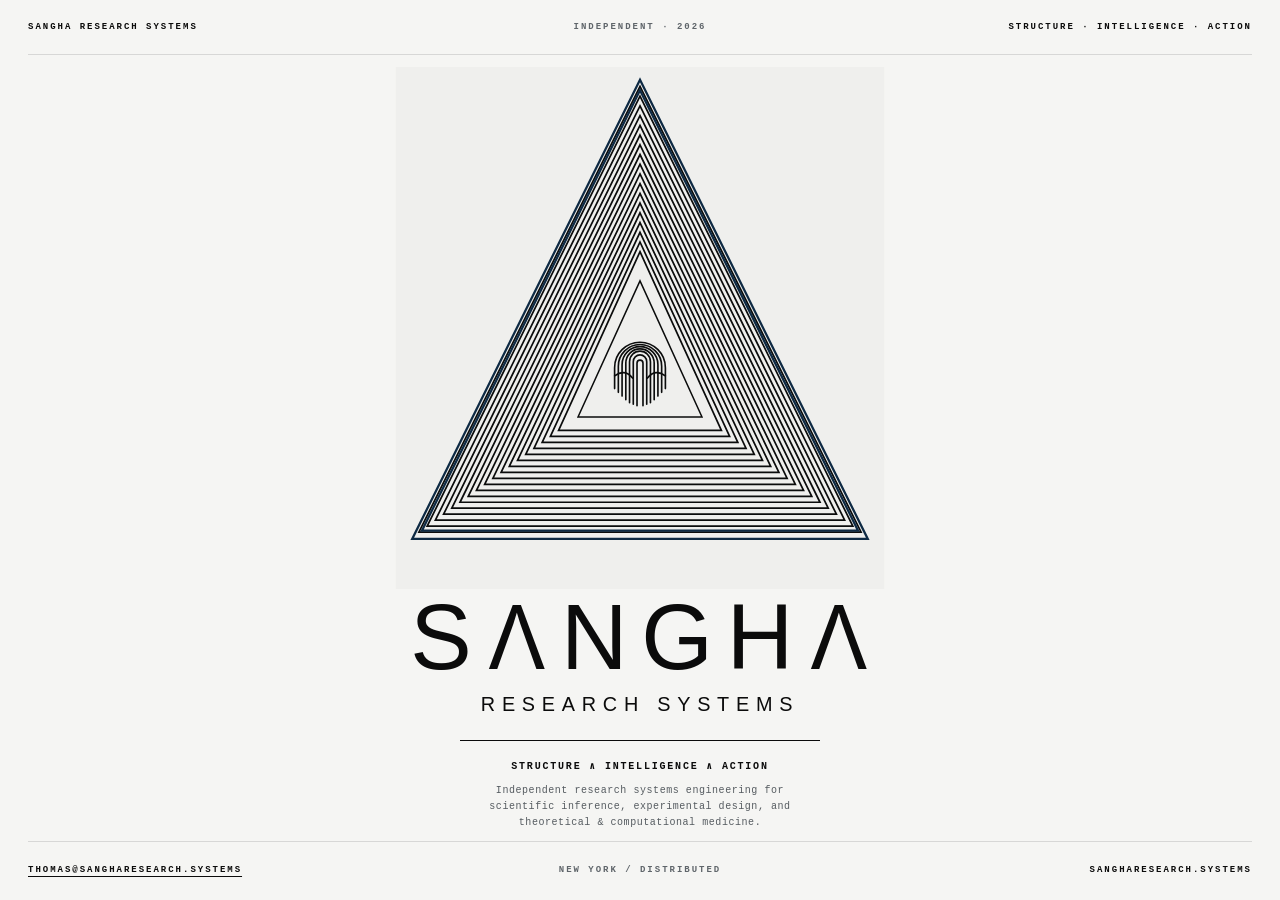
==== index.html @ 89c4bec1 "Sync single-hero homepage" ====
<!doctype html>
<html lang="en">
<head>
<meta charset="utf-8"/>
<meta name="viewport" content="width=device-width, initial-scale=1"/>
<meta name="description" content="SANGHA Research Systems — independent research systems engineering."/>
<meta name="theme-color" content="#f5f5f3"/>
<title>SANGHA Research Systems</title>
<style>
:root{
  --paper:#f5f5f3;
  --ink:#0b0b0b;
  --blue:#0e2a44;
  --hair:rgba(11,11,11,.18);
  --mono:ui-monospace,SFMono-Regular,Menlo,Monaco,Consolas,"Liberation Mono",monospace;
  --sans:"Helvetica Neue",Helvetica,Arial,sans-serif;
}
*{box-sizing:border-box}
html,body{margin:0;min-height:100%;background:var(--paper);color:var(--ink)}
body{font-family:var(--sans)}
a{color:inherit;text-decoration-thickness:1px;text-underline-offset:4px}
.hero{
  min-height:100svh;
  display:grid;
  grid-template-rows:auto 1fr auto;
  padding:22px 28px 24px;
  position:relative;
  overflow:hidden;
}
.top,.bottom{
  display:grid;
  grid-template-columns:1fr auto 1fr;
  align-items:center;
  gap:20px;
  font:600 9px/1.2 var(--mono);
  letter-spacing:.22em;
  text-transform:uppercase;
  position:relative;
  z-index:2;
}
.top .center,.bottom .center{text-align:center;color:#5f656a}
.top .right,.bottom .right{text-align:right}
.stage{
  min-height:0;
  display:grid;
  place-items:center;
  position:relative;
  z-index:1;
}
.lockup{
  width:min(82vw,720px);
  display:flex;
  flex-direction:column;
  align-items:center;
  text-align:center;
}
.mark{
  display:block;
  width:min(66vw,560px);
  max-height:58svh;
  height:auto;
  object-fit:contain;
  mix-blend-mode:multiply;
}
.wordmark{
  margin-top:clamp(8px,1.2vh,16px);
  font-size:clamp(56px,7.2vw,108px);
  line-height:.82;
  letter-spacing:.15em;
  font-weight:320;
  white-space:nowrap;
  transform:translateX(.07em);
}
.wordmark .a{
  display:inline-block;
  transform:scaleX(.92);
  font-weight:240;
}
.submark{
  margin-top:18px;
  font-size:clamp(15px,1.55vw,24px);
  letter-spacing:.34em;
  text-transform:uppercase;
}
.rule{
  width:min(360px,50vw);
  border-top:1px solid var(--ink);
  margin:24px 0 18px;
}
.tagline{
  font:600 10px/1.5 var(--mono);
  letter-spacing:.18em;
  text-transform:uppercase;
}
.descriptor{
  margin-top:9px;
  max-width:58ch;
  font:500 10px/1.6 var(--mono);
  letter-spacing:.055em;
  color:#555b60;
}
.hero:before,.hero:after{
  content:"";
  position:absolute;
  pointer-events:none;
  opacity:.7;
}
.hero:before{
  left:28px;right:28px;top:54px;
  border-top:1px solid var(--hair);
}
.hero:after{
  left:28px;right:28px;bottom:58px;
  border-top:1px solid var(--hair);
}
@media(max-width:760px){
  .hero{padding:17px 16px 18px}
  .top,.bottom{grid-template-columns:1fr auto;font-size:8px;letter-spacing:.16em}
  .top .center,.bottom .center{display:none}
  .top .right,.bottom .right{text-align:right}
  .hero:before{left:16px;right:16px;top:46px}
  .hero:after{left:16px;right:16px;bottom:50px}
  .lockup{width:94vw}
  .mark{width:min(84vw,520px);max-height:52svh}
  .wordmark{font-size:clamp(48px,16vw,82px);letter-spacing:.09em}
  .submark{font-size:14px;letter-spacing:.25em}
  .descriptor{max-width:36ch;font-size:9px}
  .bottom .right{display:none}
}
</style>
</head>
<body>
<main class="hero">
  <header class="top">
    <div>SANGHA Research Systems</div>
    <div class="center">Independent · 2026</div>
    <div class="right">Structure · Intelligence · Action</div>
  </header>

  <section class="stage" aria-label="SANGHA Research Systems">
    <div class="lockup">
      <img class="mark" src="assets/sangha-mark.svg" alt="SANGHA nested triangular mark with central witness glyph"/>
      <div class="wordmark" aria-label="SANGHA">S<span class="a">Λ</span>NGH<span class="a">Λ</span></div>
      <div class="submark">Research Systems</div>
      <div class="rule" aria-hidden="true"></div>
      <div class="tagline">Structure ∧ Intelligence ∧ Action</div>
      <div class="descriptor">Independent research systems engineering for scientific inference, experimental design, and theoretical &amp; computational medicine.</div>
    </div>
  </section>

  <footer class="bottom">
    <div><a href="mailto:thomas@sangharesearch.systems">thomas@sangharesearch.systems</a></div>
    <div class="center">New York / distributed</div>
    <div class="right">sangharesearch.systems</div>
  </footer>
</main>
</body>
</html>
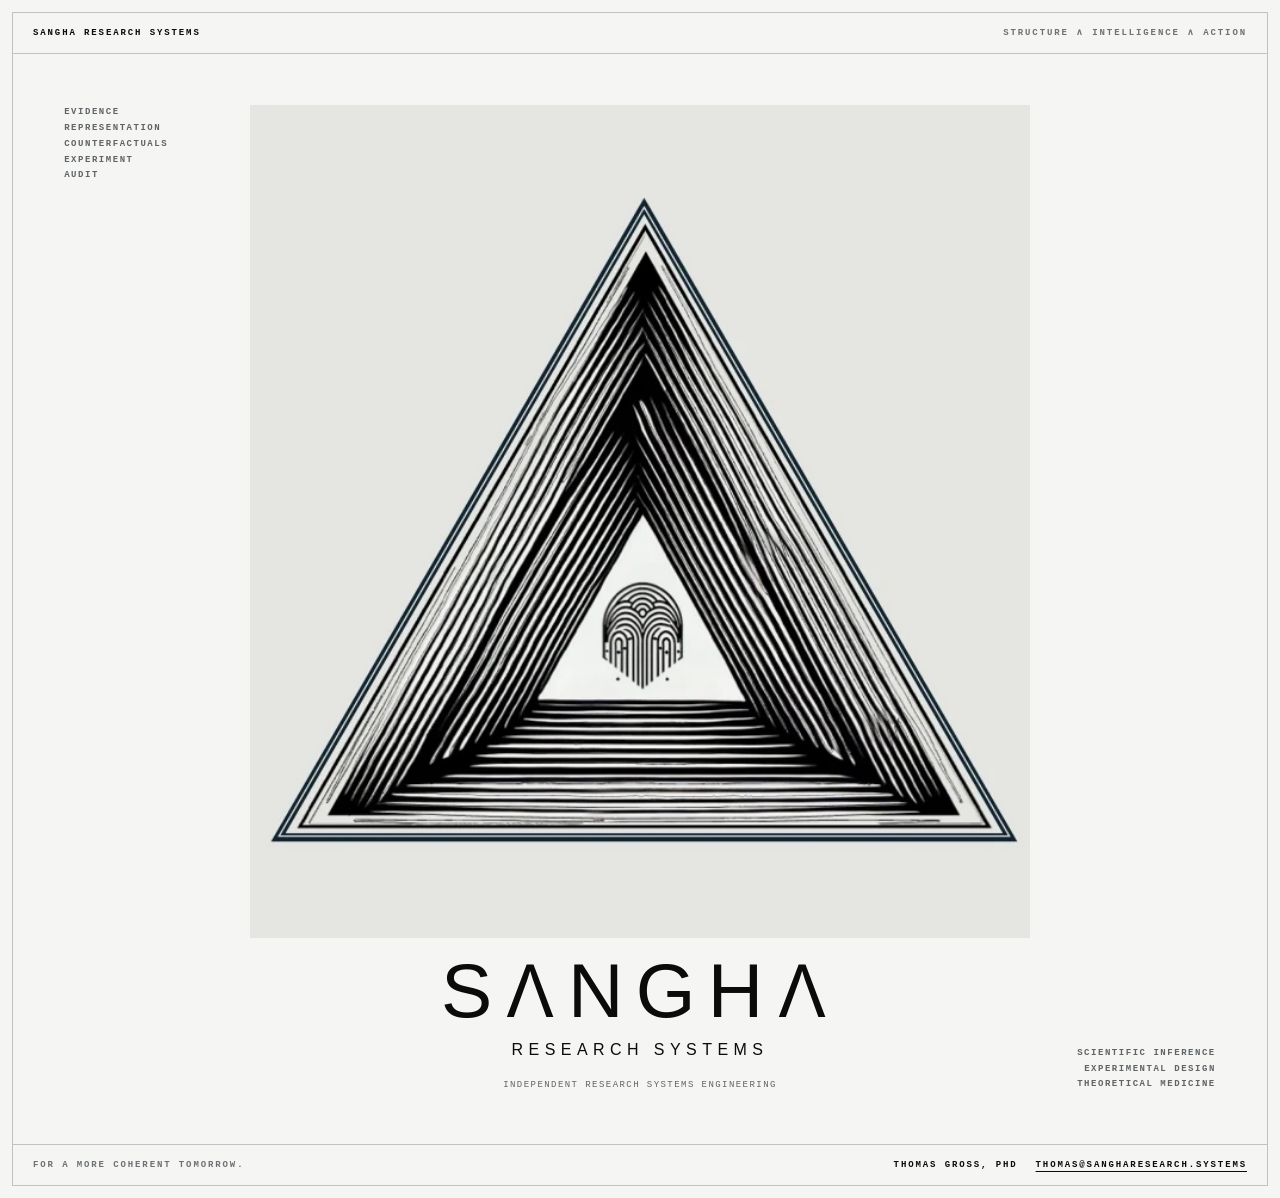
==== commit 9bf18b64: "Sync exact single-hero source" ====
--- a/index.html
+++ b/index.html
@@ -1,158 +1,66 @@
 <!doctype html>
 <html lang="en">
 <head>
-<meta charset="utf-8"/>
-<meta name="viewport" content="width=device-width, initial-scale=1"/>
-<meta name="description" content="SANGHA Research Systems — independent research systems engineering."/>
-<meta name="theme-color" content="#f5f5f3"/>
+<meta charset="utf-8">
+<meta name="viewport" content="width=device-width,initial-scale=1">
+<meta name="description" content="SANGHA Research Systems — independent research systems engineering.">
+<meta name="theme-color" content="#f5f5f3">
 <title>SANGHA Research Systems</title>
 <style>
-:root{
-  --paper:#f5f5f3;
-  --ink:#0b0b0b;
-  --blue:#0e2a44;
-  --hair:rgba(11,11,11,.18);
-  --mono:ui-monospace,SFMono-Regular,Menlo,Monaco,Consolas,"Liberation Mono",monospace;
-  --sans:"Helvetica Neue",Helvetica,Arial,sans-serif;
-}
-*{box-sizing:border-box}
-html,body{margin:0;min-height:100%;background:var(--paper);color:var(--ink)}
-body{font-family:var(--sans)}
+:root{--paper:#f5f5f3;--ink:#0b0b0b;--blue:#0e2a44;--hair:rgba(11,11,11,.22);--mono:ui-monospace,SFMono-Regular,Menlo,Monaco,Consolas,"Liberation Mono",monospace;--sans:"Helvetica Neue",Helvetica,Arial,sans-serif}
+*{box-sizing:border-box}html,body{margin:0;min-height:100%;background:var(--paper);color:var(--ink)}body{font-family:var(--sans)}
 a{color:inherit;text-decoration-thickness:1px;text-underline-offset:4px}
-.hero{
-  min-height:100svh;
-  display:grid;
-  grid-template-rows:auto 1fr auto;
-  padding:22px 28px 24px;
-  position:relative;
-  overflow:hidden;
-}
-.top,.bottom{
-  display:grid;
-  grid-template-columns:1fr auto 1fr;
-  align-items:center;
-  gap:20px;
-  font:600 9px/1.2 var(--mono);
-  letter-spacing:.22em;
-  text-transform:uppercase;
-  position:relative;
-  z-index:2;
-}
-.top .center,.bottom .center{text-align:center;color:#5f656a}
-.top .right,.bottom .right{text-align:right}
-.stage{
-  min-height:0;
-  display:grid;
-  place-items:center;
-  position:relative;
-  z-index:1;
-}
-.lockup{
-  width:min(82vw,720px);
-  display:flex;
-  flex-direction:column;
-  align-items:center;
-  text-align:center;
-}
-.mark{
-  display:block;
-  width:min(66vw,560px);
-  max-height:58svh;
-  height:auto;
-  object-fit:contain;
-  mix-blend-mode:multiply;
-}
-.wordmark{
-  margin-top:clamp(8px,1.2vh,16px);
-  font-size:clamp(56px,7.2vw,108px);
-  line-height:.82;
-  letter-spacing:.15em;
-  font-weight:320;
-  white-space:nowrap;
-  transform:translateX(.07em);
-}
-.wordmark .a{
-  display:inline-block;
-  transform:scaleX(.92);
-  font-weight:240;
-}
-.submark{
-  margin-top:18px;
-  font-size:clamp(15px,1.55vw,24px);
-  letter-spacing:.34em;
-  text-transform:uppercase;
-}
-.rule{
-  width:min(360px,50vw);
-  border-top:1px solid var(--ink);
-  margin:24px 0 18px;
-}
-.tagline{
-  font:600 10px/1.5 var(--mono);
-  letter-spacing:.18em;
-  text-transform:uppercase;
-}
-.descriptor{
-  margin-top:9px;
-  max-width:58ch;
-  font:500 10px/1.6 var(--mono);
-  letter-spacing:.055em;
-  color:#555b60;
-}
-.hero:before,.hero:after{
-  content:"";
-  position:absolute;
-  pointer-events:none;
-  opacity:.7;
-}
-.hero:before{
-  left:28px;right:28px;top:54px;
-  border-top:1px solid var(--hair);
-}
-.hero:after{
-  left:28px;right:28px;bottom:58px;
-  border-top:1px solid var(--hair);
-}
-@media(max-width:760px){
-  .hero{padding:17px 16px 18px}
-  .top,.bottom{grid-template-columns:1fr auto;font-size:8px;letter-spacing:.16em}
-  .top .center,.bottom .center{display:none}
-  .top .right,.bottom .right{text-align:right}
-  .hero:before{left:16px;right:16px;top:46px}
-  .hero:after{left:16px;right:16px;bottom:50px}
-  .lockup{width:94vw}
-  .mark{width:min(84vw,520px);max-height:52svh}
-  .wordmark{font-size:clamp(48px,16vw,82px);letter-spacing:.09em}
-  .submark{font-size:14px;letter-spacing:.25em}
-  .descriptor{max-width:36ch;font-size:9px}
-  .bottom .right{display:none}
+.page{min-height:100svh;width:min(1600px,calc(100vw - 24px));margin:12px auto;border:1px solid var(--hair);display:grid;grid-template-rows:auto 1fr auto}
+header,footer{display:flex;align-items:center;justify-content:space-between;gap:24px;padding:14px 20px;font:600 9px/1.35 var(--mono);letter-spacing:.21em;text-transform:uppercase}
+header{border-bottom:1px solid var(--hair)}footer{border-top:1px solid var(--hair)}
+.muted{color:#6c7174}
+.hero{display:grid;grid-template-columns:minmax(0,1fr) minmax(420px,780px) minmax(0,1fr);align-items:center;min-height:0;padding:clamp(24px,4vw,64px)}
+.note{font:600 9px/1.75 var(--mono);letter-spacing:.17em;text-transform:uppercase;color:#5f6467}
+.note.left{align-self:start}.note.right{align-self:end;text-align:right}
+.mark{width:100%;display:block;mix-blend-mode:multiply}
+.wordmark{margin-top:20px;text-align:center}
+.wordmark .name{font-size:clamp(46px,6vw,92px);font-weight:320;letter-spacing:.16em;line-height:.85}
+.wordmark .name .a{display:inline-block;transform:scaleX(.92);font-weight:250}
+.wordmark .sub{margin-top:18px;font-size:clamp(14px,1.25vw,22px);letter-spacing:.34em;text-transform:uppercase}
+.wordmark .strap{margin-top:20px;font:500 9px/1.55 var(--mono);letter-spacing:.16em;text-transform:uppercase;color:#5f6467}
+.contact{display:flex;gap:18px;align-items:center;white-space:nowrap}
+@media(max-width:900px){
+ .page{width:calc(100vw - 10px);margin:5px auto;min-height:calc(100svh - 10px)}
+ header,footer{padding:12px 13px;font-size:8px;letter-spacing:.15em}
+ header .tag{display:none}
+ .hero{grid-template-columns:1fr;padding:22px 18px;gap:20px}
+ .note.left,.note.right{display:none}
+ .mark{width:min(94%,650px);margin:auto}
+ footer{align-items:flex-start;flex-direction:column;gap:8px}.contact{white-space:normal;flex-wrap:wrap}
 }
 </style>
 </head>
 <body>
-<main class="hero">
-  <header class="top">
-    <div>SANGHA Research Systems</div>
-    <div class="center">Independent · 2026</div>
-    <div class="right">Structure · Intelligence · Action</div>
-  </header>
+<main class="page">
+<header>
+  <div>SANGHA Research Systems</div>
+  <div class="tag muted">Structure ∧ Intelligence ∧ Action</div>
+</header>
 
-  <section class="stage" aria-label="SANGHA Research Systems">
-    <div class="lockup">
-      <img class="mark" src="assets/sangha-mark.svg" alt="SANGHA nested triangular mark with central witness glyph"/>
-      <div class="wordmark" aria-label="SANGHA">S<span class="a">Λ</span>NGH<span class="a">Λ</span></div>
-      <div class="submark">Research Systems</div>
-      <div class="rule" aria-hidden="true"></div>
-      <div class="tagline">Structure ∧ Intelligence ∧ Action</div>
-      <div class="descriptor">Independent research systems engineering for scientific inference, experimental design, and theoretical &amp; computational medicine.</div>
+<section class="hero" aria-label="SANGHA Research Systems">
+  <div class="note left">Evidence<br>Representation<br>Counterfactuals<br>Experiment<br>Audit</div>
+
+  <div>
+    <img class="mark" src="assets/sangha-hero-mark.webp" alt="SANGHA nested triangular mark with central witness glyph">
+    <div class="wordmark">
+      <div class="name">S<span class="a">Λ</span>NGH<span class="a">Λ</span></div>
+      <div class="sub">Research Systems</div>
+      <div class="strap">Independent research systems engineering</div>
     </div>
-  </section>
+  </div>
 
-  <footer class="bottom">
-    <div><a href="mailto:thomas@sangharesearch.systems">thomas@sangharesearch.systems</a></div>
-    <div class="center">New York / distributed</div>
-    <div class="right">sangharesearch.systems</div>
-  </footer>
+  <div class="note right">Scientific inference<br>Experimental design<br>Theoretical medicine</div>
+</section>
+
+<footer>
+  <div class="muted">For a more coherent tomorrow.</div>
+  <div class="contact"><span>Thomas Gross, PhD</span><a href="mailto:thomas@sangharesearch.systems">thomas@sangharesearch.systems</a></div>
+</footer>
 </main>
 </body>
 </html>
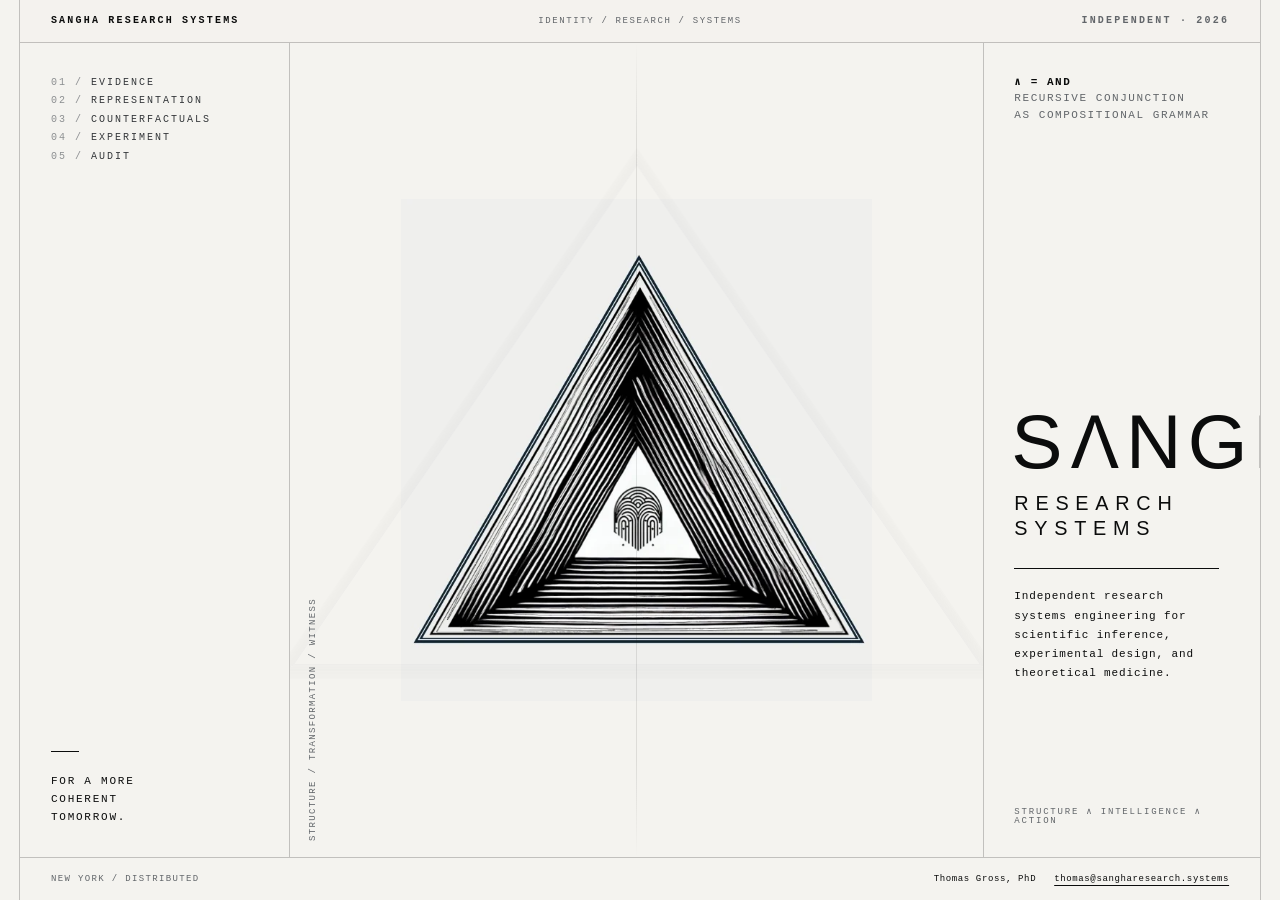
==== commit 078bd0ea: "Sync original hero-only composition" ====
--- a/index.html
+++ b/index.html
@@ -1,66 +1,399 @@
 <!doctype html>
 <html lang="en">
 <head>
-<meta charset="utf-8">
-<meta name="viewport" content="width=device-width,initial-scale=1">
-<meta name="description" content="SANGHA Research Systems — independent research systems engineering.">
-<meta name="theme-color" content="#f5f5f3">
-<title>SANGHA Research Systems</title>
-<style>
-:root{--paper:#f5f5f3;--ink:#0b0b0b;--blue:#0e2a44;--hair:rgba(11,11,11,.22);--mono:ui-monospace,SFMono-Regular,Menlo,Monaco,Consolas,"Liberation Mono",monospace;--sans:"Helvetica Neue",Helvetica,Arial,sans-serif}
-*{box-sizing:border-box}html,body{margin:0;min-height:100%;background:var(--paper);color:var(--ink)}body{font-family:var(--sans)}
-a{color:inherit;text-decoration-thickness:1px;text-underline-offset:4px}
-.page{min-height:100svh;width:min(1600px,calc(100vw - 24px));margin:12px auto;border:1px solid var(--hair);display:grid;grid-template-rows:auto 1fr auto}
-header,footer{display:flex;align-items:center;justify-content:space-between;gap:24px;padding:14px 20px;font:600 9px/1.35 var(--mono);letter-spacing:.21em;text-transform:uppercase}
-header{border-bottom:1px solid var(--hair)}footer{border-top:1px solid var(--hair)}
-.muted{color:#6c7174}
-.hero{display:grid;grid-template-columns:minmax(0,1fr) minmax(420px,780px) minmax(0,1fr);align-items:center;min-height:0;padding:clamp(24px,4vw,64px)}
-.note{font:600 9px/1.75 var(--mono);letter-spacing:.17em;text-transform:uppercase;color:#5f6467}
-.note.left{align-self:start}.note.right{align-self:end;text-align:right}
-.mark{width:100%;display:block;mix-blend-mode:multiply}
-.wordmark{margin-top:20px;text-align:center}
-.wordmark .name{font-size:clamp(46px,6vw,92px);font-weight:320;letter-spacing:.16em;line-height:.85}
-.wordmark .name .a{display:inline-block;transform:scaleX(.92);font-weight:250}
-.wordmark .sub{margin-top:18px;font-size:clamp(14px,1.25vw,22px);letter-spacing:.34em;text-transform:uppercase}
-.wordmark .strap{margin-top:20px;font:500 9px/1.55 var(--mono);letter-spacing:.16em;text-transform:uppercase;color:#5f6467}
-.contact{display:flex;gap:18px;align-items:center;white-space:nowrap}
-@media(max-width:900px){
- .page{width:calc(100vw - 10px);margin:5px auto;min-height:calc(100svh - 10px)}
- header,footer{padding:12px 13px;font-size:8px;letter-spacing:.15em}
- header .tag{display:none}
- .hero{grid-template-columns:1fr;padding:22px 18px;gap:20px}
- .note.left,.note.right{display:none}
- .mark{width:min(94%,650px);margin:auto}
- footer{align-items:flex-start;flex-direction:column;gap:8px}.contact{white-space:normal;flex-wrap:wrap}
-}
-</style>
+  <meta charset="utf-8" />
+  <meta name="viewport" content="width=device-width, initial-scale=1" />
+  <meta name="description" content="SANGHA Research Systems — independent research systems engineering for scientific inference, experimental design, and theoretical medicine." />
+  <meta name="theme-color" content="#f4f3ef" />
+  <title>SANGHA Research Systems</title>
+  <style>
+    :root{
+      --paper:#f4f3ef;
+      --ink:#0b0c0c;
+      --blue:#0e2a44;
+      --muted:#62666a;
+      --hair:rgba(11,12,12,.22);
+      --pad:clamp(18px,2.4vw,38px);
+      --mono:ui-monospace,SFMono-Regular,Menlo,Monaco,Consolas,"Liberation Mono",monospace;
+      --sans:"Helvetica Neue",Helvetica,Arial,sans-serif;
+    }
+
+    *{box-sizing:border-box}
+    html,body{margin:0;min-height:100%;background:var(--paper);color:var(--ink)}
+    body{font-family:var(--sans);overflow:hidden}
+    a{color:inherit;text-decoration-thickness:1px;text-underline-offset:4px}
+    ::selection{background:var(--ink);color:var(--paper)}
+
+    .frame{
+      height:100svh;
+      border-left:1px solid var(--hair);
+      border-right:1px solid var(--hair);
+      margin:0 clamp(0px,1.5vw,24px);
+      display:grid;
+      grid-template-rows:43px minmax(0,1fr) 43px;
+    }
+
+    .topbar{
+      display:grid;
+      grid-template-columns:1fr auto 1fr;
+      gap:16px;
+      align-items:center;
+      padding:12px var(--pad);
+      border-bottom:1px solid var(--hair);
+      background:rgba(244,243,239,.96);
+    }
+    .topbar .brand,.topbar .meta{
+      font:600 10px/1.2 var(--mono);
+      letter-spacing:.22em;
+      text-transform:uppercase;
+    }
+    .topbar .meta{text-align:right;color:var(--muted)}
+    .topbar .center{
+      font:500 9px/1 var(--mono);
+      letter-spacing:.18em;
+      color:var(--muted);
+      text-transform:uppercase;
+    }
+
+    .hero{
+      position:relative;
+      min-height:0;
+      display:grid;
+      grid-template-columns:minmax(180px,.7fr) minmax(0,1.8fr) minmax(190px,.72fr);
+      overflow:hidden;
+    }
+    .hero>*{min-width:0}
+
+    .rail{
+      padding:var(--pad);
+      border-right:1px solid var(--hair);
+      display:flex;
+      flex-direction:column;
+      justify-content:space-between;
+    }
+    .rail ol{
+      list-style:none;
+      padding:0;
+      margin:0;
+      counter-reset:item;
+    }
+    .rail li{
+      font:500 10px/1.85 var(--mono);
+      letter-spacing:.2em;
+      text-transform:uppercase;
+      color:#34373a;
+    }
+    .rail li::before{
+      counter-increment:item;
+      content:"0" counter(item) " / ";
+      color:#8c8f91;
+    }
+    .rail .statement{
+      max-width:18ch;
+      font:500 11px/1.65 var(--mono);
+      letter-spacing:.16em;
+      text-transform:uppercase;
+    }
+    .rail .rule{
+      display:block;
+      width:28px;
+      border-top:1px solid var(--ink);
+      margin:20px 0;
+    }
+
+    .markstage{
+      position:relative;
+      display:flex;
+      align-items:center;
+      justify-content:center;
+      overflow:hidden;
+      isolation:isolate;
+      min-height:0;
+    }
+    #field{
+      position:absolute;
+      inset:0;
+      width:100%;
+      height:100%;
+      z-index:-2;
+    }
+    .axis{
+      position:absolute;
+      left:50%;
+      top:0;
+      bottom:0;
+      width:1px;
+      background:linear-gradient(transparent,var(--hair) 12%,var(--hair) 88%,transparent);
+      z-index:-1;
+      opacity:.45;
+    }
+    .markwrap{
+      width:min(68%,650px);
+      aspect-ratio:654/698;
+      display:flex;
+      align-items:center;
+      justify-content:center;
+    }
+    .markwrap img{
+      display:block;
+      width:100%;
+      height:100%;
+      object-fit:contain;
+      mix-blend-mode:multiply;
+      user-select:none;
+      pointer-events:none;
+    }
+    .coordinates{
+      position:absolute;
+      left:18px;
+      bottom:16px;
+      font:500 9px/1.3 var(--mono);
+      letter-spacing:.15em;
+      color:var(--muted);
+      writing-mode:vertical-rl;
+      transform:rotate(180deg);
+    }
+
+    .hero-copy{
+      padding:var(--pad);
+      border-left:1px solid var(--hair);
+      display:flex;
+      flex-direction:column;
+      justify-content:space-between;
+    }
+    .logic{
+      font:500 11px/1.5 var(--mono);
+      letter-spacing:.14em;
+      text-transform:uppercase;
+      color:var(--muted);
+    }
+    .logic strong{color:var(--ink);font-weight:600}
+    .name{margin:18vh 0 0}
+    .wordmark{
+      font-size:clamp(48px,6vw,92px);
+      line-height:.82;
+      letter-spacing:.08em;
+      font-weight:400;
+      white-space:nowrap;
+      transform:translateX(-.04em);
+    }
+    .wordmark .and{
+      font-weight:300;
+      display:inline-block;
+      transform:scaleX(.94);
+      transform-origin:center;
+    }
+    .submark{
+      margin-top:18px;
+      font-size:clamp(15px,1.55vw,24px);
+      letter-spacing:.34em;
+      text-transform:uppercase;
+      line-height:1.25;
+    }
+    .descriptor{
+      margin-top:28px;
+      padding-top:18px;
+      border-top:1px solid var(--ink);
+      max-width:31ch;
+      font:500 11px/1.75 var(--mono);
+      letter-spacing:.08em;
+    }
+    .scrollcue{
+      font:500 9px/1 var(--mono);
+      letter-spacing:.2em;
+      text-transform:uppercase;
+      color:var(--muted);
+    }
+
+    .footer{
+      border-top:1px solid var(--hair);
+      display:flex;
+      align-items:center;
+      justify-content:space-between;
+      gap:20px;
+      padding:0 var(--pad);
+      font:500 9px/1.35 var(--mono);
+      letter-spacing:.15em;
+      text-transform:uppercase;
+      color:var(--muted);
+      white-space:nowrap;
+    }
+    .footer .contact{
+      display:flex;
+      align-items:center;
+      gap:18px;
+      color:var(--ink);
+      text-transform:none;
+      letter-spacing:.07em;
+    }
+
+    @media (max-width:900px){
+      body{overflow:auto}
+      .frame{
+        min-height:100svh;
+        height:auto;
+        margin:0;
+        grid-template-rows:43px auto 58px;
+      }
+      .topbar{grid-template-columns:1fr auto}
+      .topbar .center{display:none}
+      .hero{
+        grid-template-columns:82px 1fr;
+        grid-template-rows:minmax(58svh,1fr) auto;
+      }
+      .rail{padding:16px 12px}
+      .rail li{font-size:8px;letter-spacing:.12em}
+      .rail .statement{display:none}
+      .markstage{min-height:58svh}
+      .markwrap{width:min(82%,560px)}
+      .hero-copy{
+        grid-column:1/-1;
+        border-left:0;
+        border-top:1px solid var(--hair);
+        padding:22px;
+        min-height:260px;
+      }
+      .name{margin:0}
+      .wordmark{font-size:clamp(52px,15vw,88px)}
+      .descriptor{max-width:42ch}
+      .footer{
+        padding:10px 13px;
+        white-space:normal;
+        align-items:flex-start;
+        flex-direction:column;
+        justify-content:center;
+        gap:5px;
+      }
+      .footer .contact{flex-wrap:wrap}
+    }
+
+    @media (prefers-reduced-motion:reduce){
+      #field{display:none}
+    }
+  </style>
 </head>
 <body>
-<main class="page">
-<header>
-  <div>SANGHA Research Systems</div>
-  <div class="tag muted">Structure ∧ Intelligence ∧ Action</div>
-</header>
-
-<section class="hero" aria-label="SANGHA Research Systems">
-  <div class="note left">Evidence<br>Representation<br>Counterfactuals<br>Experiment<br>Audit</div>
-
-  <div>
-    <img class="mark" src="assets/sangha-hero-mark.webp" alt="SANGHA nested triangular mark with central witness glyph">
-    <div class="wordmark">
-      <div class="name">S<span class="a">Λ</span>NGH<span class="a">Λ</span></div>
-      <div class="sub">Research Systems</div>
-      <div class="strap">Independent research systems engineering</div>
-    </div>
-  </div>
-
-  <div class="note right">Scientific inference<br>Experimental design<br>Theoretical medicine</div>
-</section>
-
-<footer>
-  <div class="muted">For a more coherent tomorrow.</div>
-  <div class="contact"><span>Thomas Gross, PhD</span><a href="mailto:thomas@sangharesearch.systems">thomas@sangharesearch.systems</a></div>
-</footer>
-</main>
+  <main class="frame">
+    <header class="topbar">
+      <div class="brand">SANGHA Research Systems</div>
+      <div class="center">Identity / Research / Systems</div>
+      <div class="meta">Independent · 2026</div>
+    </header>
+
+    <section class="hero" id="top">
+      <aside class="rail">
+        <ol aria-label="Research pipeline">
+          <li>Evidence</li>
+          <li>Representation</li>
+          <li>Counterfactuals</li>
+          <li>Experiment</li>
+          <li>Audit</li>
+        </ol>
+        <div class="statement"><span class="rule"></span>For a more coherent tomorrow.</div>
+      </aside>
+
+      <div class="markstage" id="markstage">
+        <canvas id="field" aria-hidden="true"></canvas>
+        <div class="axis" aria-hidden="true"></div>
+        <div class="markwrap">
+          <img src="assets/sangha-hero-mark.webp" alt="SANGHA nested triangular mark with central fingerprint glyph" />
+        </div>
+        <div class="coordinates">STRUCTURE / TRANSFORMATION / WITNESS</div>
+      </div>
+
+      <div class="hero-copy">
+        <div class="logic">
+          <strong>∧ = AND</strong><br>
+          recursive conjunction<br>
+          as compositional grammar
+        </div>
+
+        <div class="name">
+          <div class="wordmark" aria-label="SANGHA">S<span class="and">Λ</span>NGH<span class="and">Λ</span></div>
+          <div class="submark">Research Systems</div>
+          <div class="descriptor">Independent research systems engineering for scientific inference, experimental design, and theoretical medicine.</div>
+        </div>
+
+        <div class="scrollcue">Structure ∧ Intelligence ∧ Action</div>
+      </div>
+    </section>
+
+    <footer class="footer">
+      <div>New York / distributed</div>
+      <div class="contact">
+        <span>Thomas Gross, PhD</span>
+        <a href="mailto:thomas@sangharesearch.systems">thomas@sangharesearch.systems</a>
+      </div>
+    </footer>
+  </main>
+
+<script>
+(() => {
+  const canvas = document.getElementById('field');
+  const stage = document.getElementById('markstage');
+  const ctx = canvas.getContext('2d');
+  let mx = .5, my = .5, targetX = .5, targetY = .5;
+  const reduced = matchMedia('(prefers-reduced-motion: reduce)').matches;
+
+  function resize(){
+    const r = stage.getBoundingClientRect();
+    const dpr = Math.min(devicePixelRatio || 1, 2);
+    canvas.width = Math.max(1, Math.floor(r.width*dpr));
+    canvas.height = Math.max(1, Math.floor(r.height*dpr));
+    canvas.style.width = r.width+'px';
+    canvas.style.height = r.height+'px';
+    ctx.setTransform(dpr,0,0,dpr,0,0);
+  }
+
+  function tri(cx, cy, radius, skew, phase){
+    const h = radius * 1.12;
+    const left = [cx-radius + skew*phase, cy+h*.58];
+    const right = [cx+radius + skew*phase, cy+h*.58];
+    const top = [cx + skew*phase*.25, cy-h*.72];
+    ctx.beginPath();
+    ctx.moveTo(top[0],top[1]);
+    ctx.lineTo(right[0],right[1]);
+    ctx.lineTo(left[0],left[1]);
+    ctx.closePath();
+  }
+
+  function draw(t){
+    const r = stage.getBoundingClientRect(), w=r.width, h=r.height;
+    ctx.clearRect(0,0,w,h);
+    mx += (targetX-mx)*.035;
+    my += (targetY-my)*.035;
+
+    const cx=w*.5, cy=h*.49;
+    const base=Math.min(w*.47,h*.39);
+    const drift=(mx-.5)*8;
+    const vdrift=(my-.5)*4;
+    const time = reduced ? 0 : t*0.00006;
+
+    ctx.lineWidth=.5;
+    for(let i=0;i<14;i++){
+      const p=i/13;
+      const pulse=Math.sin(time + p*3.6)*.8;
+      const radius=base*(1.08+p*.07) + pulse;
+      const alpha=.025 + (1-p)*.035;
+      ctx.strokeStyle=`rgba(14,42,68,${alpha})`;
+      tri(cx + drift*p, cy + vdrift*(1-p), radius, drift*.28, p);
+      ctx.stroke();
+    }
+
+    requestAnimationFrame(draw);
+  }
+
+  stage.addEventListener('pointermove', e => {
+    const r=stage.getBoundingClientRect();
+    targetX=(e.clientX-r.left)/r.width;
+    targetY=(e.clientY-r.top)/r.height;
+  });
+  stage.addEventListener('pointerleave', () => { targetX=.5; targetY=.5; });
+  addEventListener('resize', resize);
+
+  resize();
+  requestAnimationFrame(draw);
+})();
+</script>
 </body>
 </html>
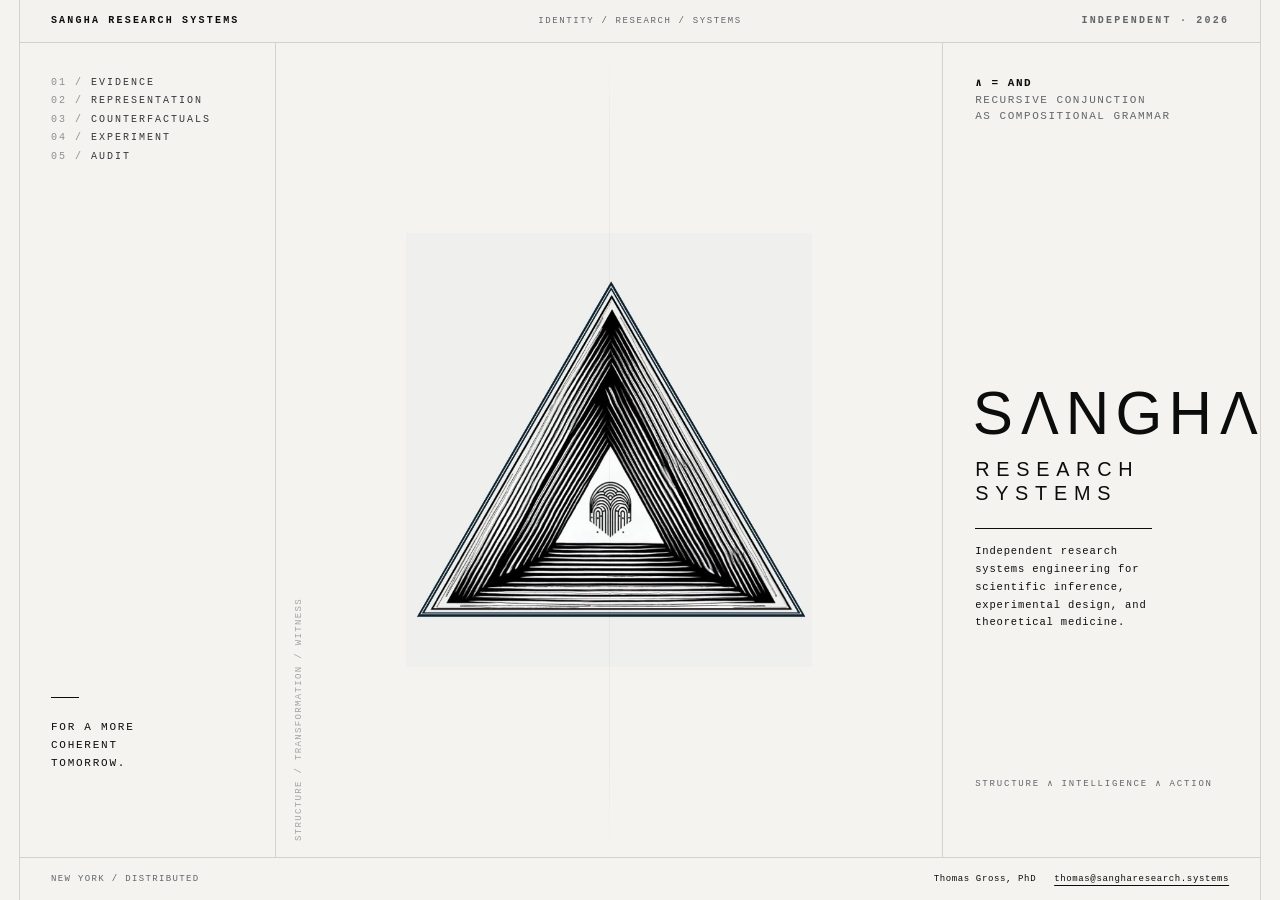
==== commit 7f4c29bf: "Sync quieter hero composition" ====
--- a/index.html
+++ b/index.html
@@ -12,7 +12,7 @@
       --ink:#0b0c0c;
       --blue:#0e2a44;
       --muted:#62666a;
-      --hair:rgba(11,12,12,.22);
+      --hair:rgba(11,12,12,.14);
       --pad:clamp(18px,2.4vw,38px);
       --mono:ui-monospace,SFMono-Regular,Menlo,Monaco,Consolas,"Liberation Mono",monospace;
       --sans:"Helvetica Neue",Helvetica,Arial,sans-serif;
@@ -59,7 +59,7 @@
       position:relative;
       min-height:0;
       display:grid;
-      grid-template-columns:minmax(180px,.7fr) minmax(0,1.8fr) minmax(190px,.72fr);
+      grid-template-columns:minmax(170px,.66fr) minmax(0,1.72fr) minmax(230px,.82fr);
       overflow:hidden;
     }
     .hero>*{min-width:0}
@@ -93,6 +93,7 @@
       font:500 11px/1.65 var(--mono);
       letter-spacing:.16em;
       text-transform:uppercase;
+      margin-bottom:6vh;
     }
     .rail .rule{
       display:block;
@@ -125,10 +126,10 @@
       width:1px;
       background:linear-gradient(transparent,var(--hair) 12%,var(--hair) 88%,transparent);
       z-index:-1;
-      opacity:.45;
+      opacity:.28;
     }
     .markwrap{
-      width:min(68%,650px);
+      width:min(61%,610px);
       aspect-ratio:654/698;
       display:flex;
       align-items:center;
@@ -150,12 +151,13 @@
       font:500 9px/1.3 var(--mono);
       letter-spacing:.15em;
       color:var(--muted);
+      opacity:.56;
       writing-mode:vertical-rl;
       transform:rotate(180deg);
     }
 
     .hero-copy{
-      padding:var(--pad);
+      padding:clamp(24px,2.5vw,42px);
       border-left:1px solid var(--hair);
       display:flex;
       flex-direction:column;
@@ -168,11 +170,11 @@
       color:var(--muted);
     }
     .logic strong{color:var(--ink);font-weight:600}
-    .name{margin:18vh 0 0}
+    .name{margin:13vh 0 0}
     .wordmark{
-      font-size:clamp(48px,6vw,92px);
+      font-size:clamp(42px,4.7vw,76px);
       line-height:.82;
-      letter-spacing:.08em;
+      letter-spacing:.105em;
       font-weight:400;
       white-space:nowrap;
       transform:translateX(-.04em);
@@ -191,11 +193,11 @@
       line-height:1.25;
     }
     .descriptor{
-      margin-top:28px;
-      padding-top:18px;
+      margin-top:22px;
+      padding-top:14px;
       border-top:1px solid var(--ink);
-      max-width:31ch;
-      font:500 11px/1.75 var(--mono);
+      max-width:28ch;
+      font:500 10.5px/1.7 var(--mono);
       letter-spacing:.08em;
     }
     .scrollcue{
@@ -203,6 +205,7 @@
       letter-spacing:.2em;
       text-transform:uppercase;
       color:var(--muted);
+      margin-bottom:4vh;
     }
 
     .footer{
@@ -270,6 +273,9 @@
     @media (prefers-reduced-motion:reduce){
       #field{display:none}
     }
+
+    /* Subtractive cleanup: the central mark stands alone; no ghost geometry behind it. */
+    #field{display:none}
   </style>
 </head>
 <body>
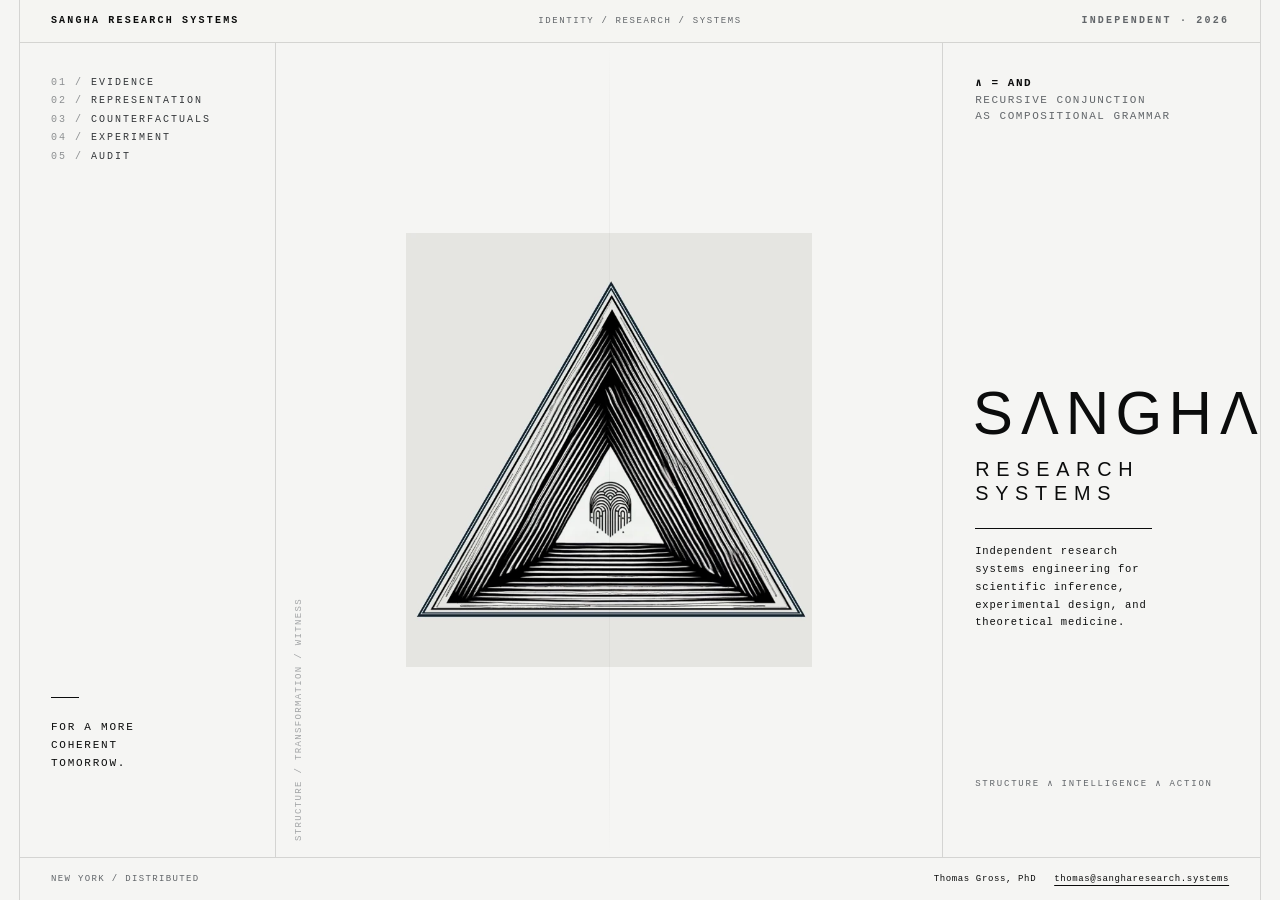
==== commit 67a6faec: "Sync hero paper background" ====
--- a/index.html
+++ b/index.html
@@ -4,11 +4,11 @@
   <meta charset="utf-8" />
   <meta name="viewport" content="width=device-width, initial-scale=1" />
   <meta name="description" content="SANGHA Research Systems — independent research systems engineering for scientific inference, experimental design, and theoretical medicine." />
-  <meta name="theme-color" content="#f4f3ef" />
+  <meta name="theme-color" content="#f5f5f3" />
   <title>SANGHA Research Systems</title>
   <style>
     :root{
-      --paper:#f4f3ef;
+      --paper:#f5f5f3;
       --ink:#0b0c0c;
       --blue:#0e2a44;
       --muted:#62666a;
@@ -20,7 +20,7 @@
 
     *{box-sizing:border-box}
     html,body{margin:0;min-height:100%;background:var(--paper);color:var(--ink)}
-    body{font-family:var(--sans);overflow:hidden}
+    body{font-family:var(--sans);overflow:hidden;background:var(--paper)}
     a{color:inherit;text-decoration-thickness:1px;text-underline-offset:4px}
     ::selection{background:var(--ink);color:var(--paper)}
 
@@ -31,6 +31,7 @@
       margin:0 clamp(0px,1.5vw,24px);
       display:grid;
       grid-template-rows:43px minmax(0,1fr) 43px;
+      background:var(--paper);
     }
 
     .topbar{
@@ -40,7 +41,7 @@
       align-items:center;
       padding:12px var(--pad);
       border-bottom:1px solid var(--hair);
-      background:rgba(244,243,239,.96);
+      background:rgba(245,245,243,.96);
     }
     .topbar .brand,.topbar .meta{
       font:600 10px/1.2 var(--mono);
@@ -61,6 +62,7 @@
       display:grid;
       grid-template-columns:minmax(170px,.66fr) minmax(0,1.72fr) minmax(230px,.82fr);
       overflow:hidden;
+      background:var(--paper);
     }
     .hero>*{min-width:0}
 
@@ -110,6 +112,7 @@
       overflow:hidden;
       isolation:isolate;
       min-height:0;
+      background:var(--paper);
     }
     #field{
       position:absolute;
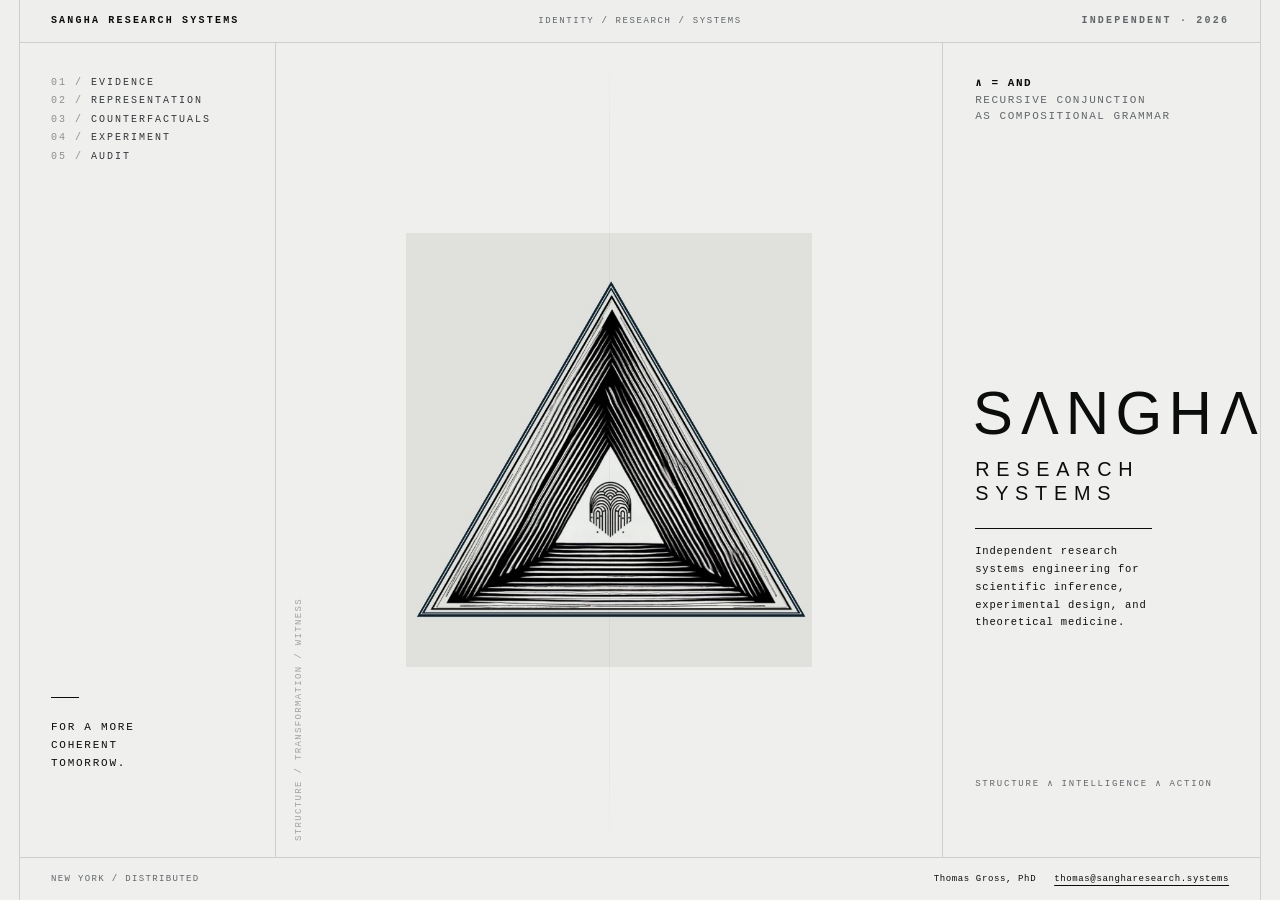
==== commit cea61086: "Sync exact hero paper tone" ====
--- a/index.html
+++ b/index.html
@@ -4,11 +4,11 @@
   <meta charset="utf-8" />
   <meta name="viewport" content="width=device-width, initial-scale=1" />
   <meta name="description" content="SANGHA Research Systems — independent research systems engineering for scientific inference, experimental design, and theoretical medicine." />
-  <meta name="theme-color" content="#f5f5f3" />
+  <meta name="theme-color" content="#efefed" />
   <title>SANGHA Research Systems</title>
   <style>
     :root{
-      --paper:#f5f5f3;
+      --paper:#efefed;
       --ink:#0b0c0c;
       --blue:#0e2a44;
       --muted:#62666a;
@@ -41,7 +41,7 @@
       align-items:center;
       padding:12px var(--pad);
       border-bottom:1px solid var(--hair);
-      background:rgba(245,245,243,.96);
+      background:rgba(239,239,237,.96);
     }
     .topbar .brand,.topbar .meta{
       font:600 10px/1.2 var(--mono);
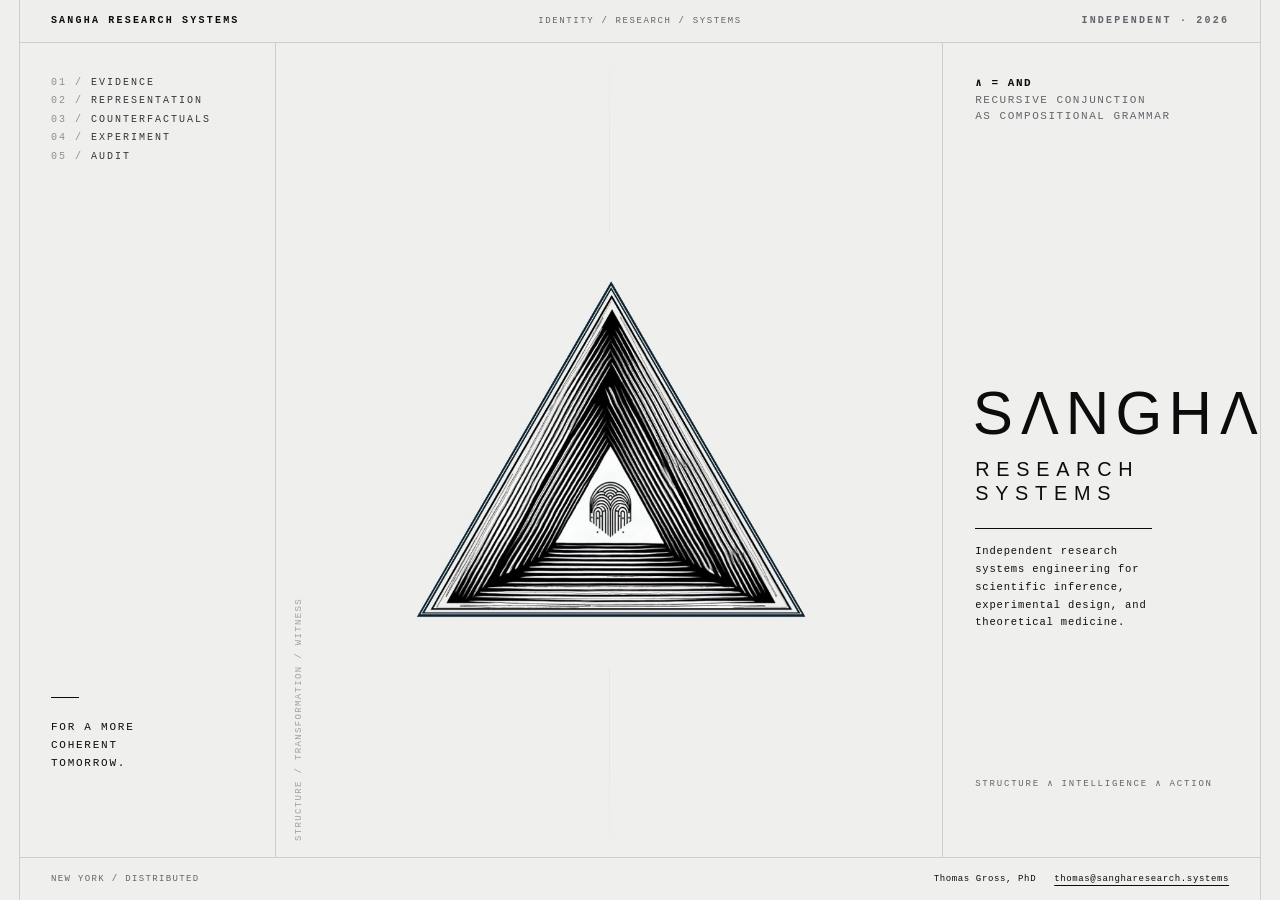
==== commit c89de72d: "Sync hero asset blend fix" ====
--- a/index.html
+++ b/index.html
@@ -143,7 +143,6 @@
       width:100%;
       height:100%;
       object-fit:contain;
-      mix-blend-mode:multiply;
       user-select:none;
       pointer-events:none;
     }
